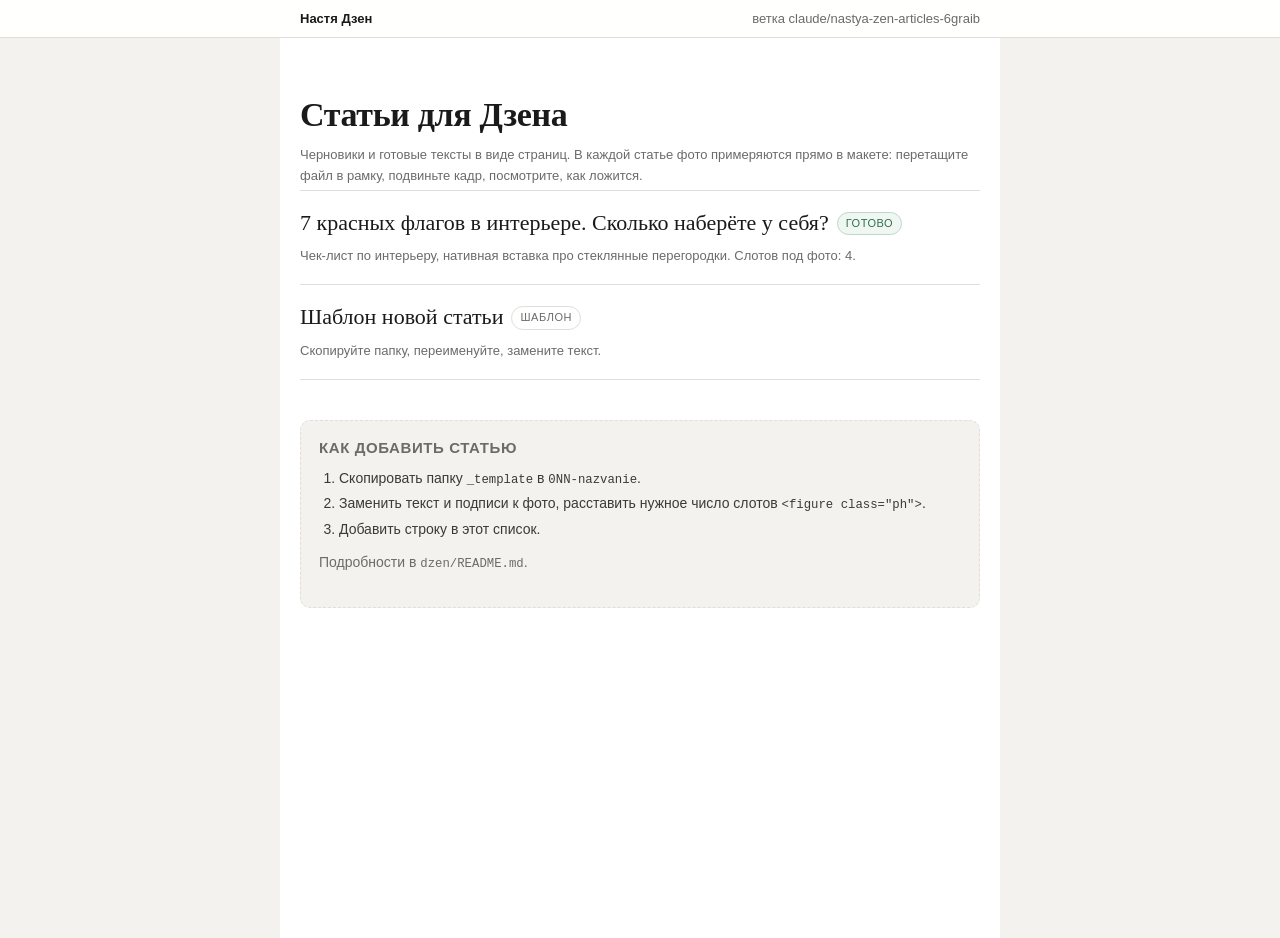
==== dzen/index.html @ 92abf9aa "Дзен: рабочее место под статьи в HTML с примеркой фото Папка dzen/ с витриной статей, шаблоном и пер" ====
<!doctype html>
<html lang="ru">
<head>
<meta charset="utf-8">
<meta name="viewport" content="width=device-width, initial-scale=1">
<title>Настя Дзен — статьи</title>
<link rel="stylesheet" href="assets/zen.css">
</head>
<body>

<div class="topbar">
  <div class="inner">
    <span class="stat"><b>Настя Дзен</b></span>
    <span class="spacer"></span>
    <span class="stat">ветка claude/nastya-zen-articles-6graib</span>
  </div>
</div>

<div class="page">
  <h1>Статьи для Дзена</h1>
  <p class="meta">Черновики и готовые тексты в виде страниц. В каждой статье фото примеряются прямо в макете: перетащите файл в рамку, подвиньте кадр, посмотрите, как ложится.</p>

  <ul class="cards">
    <li>
      <a href="001-krasnye-flagi/index.html">7 красных флагов в интерьере. Сколько наберёте у себя?</a><span class="badge ready">готово</span>
      <div class="sub">Чек-лист по интерьеру, нативная вставка про стеклянные перегородки. Слотов под фото: 4.</div>
    </li>
    <li>
      <a href="_template/index.html">Шаблон новой статьи</a><span class="badge">шаблон</span>
      <div class="sub">Скопируйте папку, переименуйте, замените текст.</div>
    </li>
  </ul>

  <div class="service">
    <h3>Как добавить статью</h3>
    <ol>
      <li>Скопировать папку <code>_template</code> в <code>0NN-nazvanie</code>.</li>
      <li>Заменить текст и подписи к фото, расставить нужное число слотов <code>&lt;figure class="ph"&gt;</code>.</li>
      <li>Добавить строку в этот список.</li>
    </ol>
    <p class="hint">Подробности в <code>dzen/README.md</code>.</p>
  </div>
</div>
</body>
</html>
---- dzen/assets/zen.css ----
/* Вёрстка под ленту Дзена: узкая колонка, крупный текст, воздух между абзацами */

:root {
  --bg: #ffffff;
  --bg-soft: #f4f2ee;
  --text: #1a1a1a;
  --muted: #6b6b6b;
  --line: #e2ded7;
  --accent: #2f6f4f;
  --warn: #b4441f;
  --col: 720px;
  color-scheme: light;
}

* { box-sizing: border-box; }

body {
  margin: 0;
  background: var(--bg-soft);
  color: var(--text);
  font-family: Georgia, "Times New Roman", serif;
  font-size: 19px;
  line-height: 1.62;
  -webkit-text-size-adjust: 100%;
}

.page {
  max-width: var(--col);
  margin: 0 auto;
  padding: 32px 20px 96px;
  background: var(--bg);
  min-height: 100vh;
}

.topbar {
  position: sticky;
  top: 0;
  z-index: 20;
  background: rgba(255, 255, 255, .94);
  backdrop-filter: blur(6px);
  border-bottom: 1px solid var(--line);
  font-family: -apple-system, BlinkMacSystemFont, "Segoe UI", Roboto, Arial, sans-serif;
  font-size: 13px;
}
.topbar .inner {
  max-width: var(--col);
  margin: 0 auto;
  padding: 8px 20px;
  display: flex;
  flex-wrap: wrap;
  gap: 8px 14px;
  align-items: center;
}
.topbar a { color: var(--muted); text-decoration: none; }
.topbar a:hover { color: var(--text); }
.topbar .spacer { flex: 1 1 auto; }
.topbar .stat { color: var(--muted); }
.topbar .stat b { color: var(--text); font-weight: 600; }

h1 {
  font-size: 34px;
  line-height: 1.22;
  margin: 24px 0 8px;
  letter-spacing: -.01em;
}
h2 {
  font-size: 24px;
  line-height: 1.3;
  margin: 38px 0 10px;
}
p { margin: 0 0 18px; }
.lead { font-size: 21px; font-weight: 600; }
.article a { color: var(--accent); }

.meta {
  font-family: -apple-system, BlinkMacSystemFont, "Segoe UI", Roboto, Arial, sans-serif;
  font-size: 13px;
  color: var(--muted);
  margin: 0 0 4px;
}

/* Служебный блок: не идёт в публикацию */
.service {
  font-family: -apple-system, BlinkMacSystemFont, "Segoe UI", Roboto, Arial, sans-serif;
  font-size: 14px;
  line-height: 1.5;
  background: var(--bg-soft);
  border: 1px dashed var(--line);
  border-radius: 10px;
  padding: 16px 18px;
  margin: 40px 0 0;
  color: #3a3a3a;
}
.service h3 { margin: 0 0 8px; font-size: 15px; text-transform: uppercase; letter-spacing: .04em; color: var(--muted); }
.service ol, .service ul { margin: 0 0 12px; padding-left: 20px; }
.service li { margin-bottom: 4px; }
.service .hint { color: var(--muted); }

/* ---- Слот под фото ---- */

figure.ph {
  margin: 26px 0;
  position: relative;
}
figure.ph .frame {
  position: relative;
  width: 100%;
  overflow: hidden;
  border-radius: 12px;
  background: var(--bg-soft);
  border: 1px dashed var(--line);
  cursor: pointer;
  user-select: none;
}
figure.ph.filled .frame { border-style: solid; cursor: grab; }
figure.ph.filled .frame.dragging { cursor: grabbing; }
figure.ph .frame.over { border-color: var(--accent); background: #eef5f0; }

figure.ph .frame img {
  position: absolute;
  inset: 0;
  width: 100%;
  height: 100%;
  object-fit: cover;
  object-position: 50% 50%;
  display: none;
}
figure.ph.filled .frame img { display: block; }

figure.ph .drop {
  position: absolute;
  inset: 0;
  display: flex;
  flex-direction: column;
  align-items: center;
  justify-content: center;
  gap: 6px;
  text-align: center;
  padding: 16px;
  font-family: -apple-system, BlinkMacSystemFont, "Segoe UI", Roboto, Arial, sans-serif;
  color: var(--muted);
  font-size: 14px;
}
figure.ph.filled .drop { display: none; }
figure.ph .drop .big { font-size: 15px; color: #444; }
figure.ph .drop .req { font-size: 12px; }

figure.ph .tools {
  display: none;
  gap: 8px;
  align-items: center;
  flex-wrap: wrap;
  margin-top: 8px;
  font-family: -apple-system, BlinkMacSystemFont, "Segoe UI", Roboto, Arial, sans-serif;
  font-size: 13px;
  color: var(--muted);
}
figure.ph.filled .tools { display: flex; }
figure.ph .tools button {
  font: inherit;
  border: 1px solid var(--line);
  background: #fff;
  border-radius: 999px;
  padding: 4px 12px;
  cursor: pointer;
  color: #333;
}
figure.ph .tools button:hover { border-color: #bdb8ae; }
figure.ph .tools input[type=range] { width: 120px; }
figure.ph .tools .info b { color: var(--text); font-weight: 600; }
figure.ph .tools .bad { color: var(--warn); }

figcaption {
  font-family: -apple-system, BlinkMacSystemFont, "Segoe UI", Roboto, Arial, sans-serif;
  font-size: 14px;
  color: var(--muted);
  margin-top: 8px;
}

/* ---- Витрина статей ---- */

.cards { list-style: none; margin: 0; padding: 0; }
.cards li {
  border-top: 1px solid var(--line);
  padding: 18px 0;
}
.cards li:last-child { border-bottom: 1px solid var(--line); }
.cards a { color: var(--text); text-decoration: none; font-size: 22px; line-height: 1.3; }
.cards a:hover { color: var(--accent); }
.cards .sub {
  font-family: -apple-system, BlinkMacSystemFont, "Segoe UI", Roboto, Arial, sans-serif;
  font-size: 13px;
  color: var(--muted);
  margin-top: 6px;
}
.badge {
  display: inline-block;
  font-family: -apple-system, BlinkMacSystemFont, "Segoe UI", Roboto, Arial, sans-serif;
  font-size: 11px;
  text-transform: uppercase;
  letter-spacing: .05em;
  padding: 2px 8px;
  border-radius: 999px;
  border: 1px solid var(--line);
  color: var(--muted);
  vertical-align: 3px;
  margin-left: 8px;
}
.badge.ready { color: var(--accent); border-color: #bcd9c8; background: #f0f7f3; }

@media (max-width: 600px) {
  body { font-size: 18px; }
  h1 { font-size: 27px; }
  h2 { font-size: 21px; }
  .page { padding: 20px 16px 72px; }
}

@media print {
  .topbar, .service, figure.ph .tools, figure.ph .drop { display: none !important; }
  body { background: #fff; }
}

/* длинные пути и имена файлов не должны распирать колонку */
code, .service code {
  font-family: ui-monospace, SFMono-Regular, Menlo, Consolas, monospace;
  font-size: .88em;
  overflow-wrap: anywhere;
  word-break: break-word;
}
figure.ph .frame img { -webkit-user-drag: none; user-select: none; }
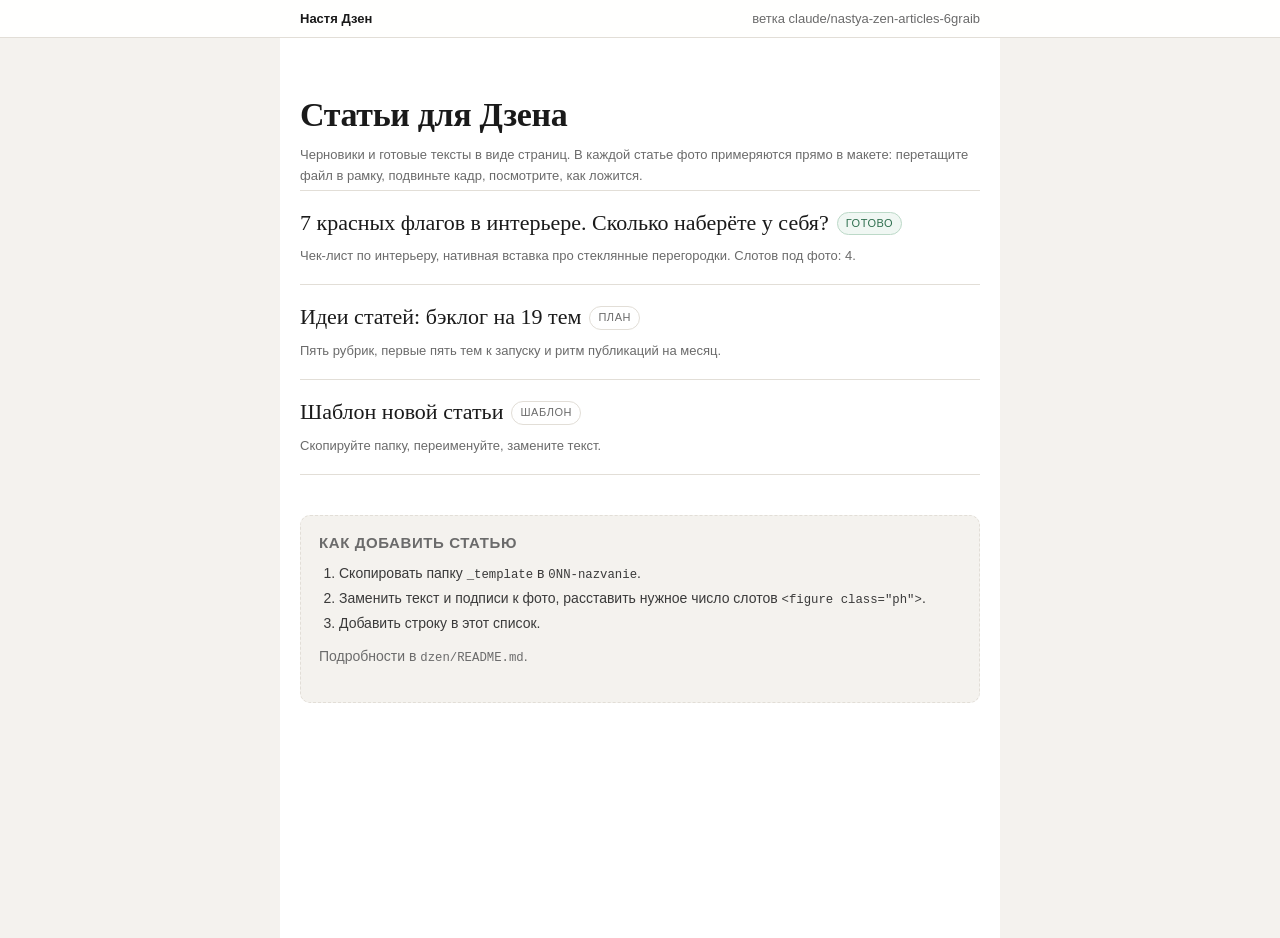
==== commit 7aafdd7a: "Дзен: бэклог из 19 идей статей с рубрикатором и планом на месяц Пять рубрик: производственная кухня," ====
--- a/dzen/index.html
+++ b/dzen/index.html
@@ -26,6 +26,10 @@
       <div class="sub">Чек-лист по интерьеру, нативная вставка про стеклянные перегородки. Слотов под фото: 4.</div>
     </li>
     <li>
+      <a href="ideas.html">Идеи статей: бэклог на 19 тем</a><span class="badge">план</span>
+      <div class="sub">Пять рубрик, первые пять тем к запуску и ритм публикаций на месяц.</div>
+    </li>
+    <li>
       <a href="_template/index.html">Шаблон новой статьи</a><span class="badge">шаблон</span>
       <div class="sub">Скопируйте папку, переименуйте, замените текст.</div>
     </li>
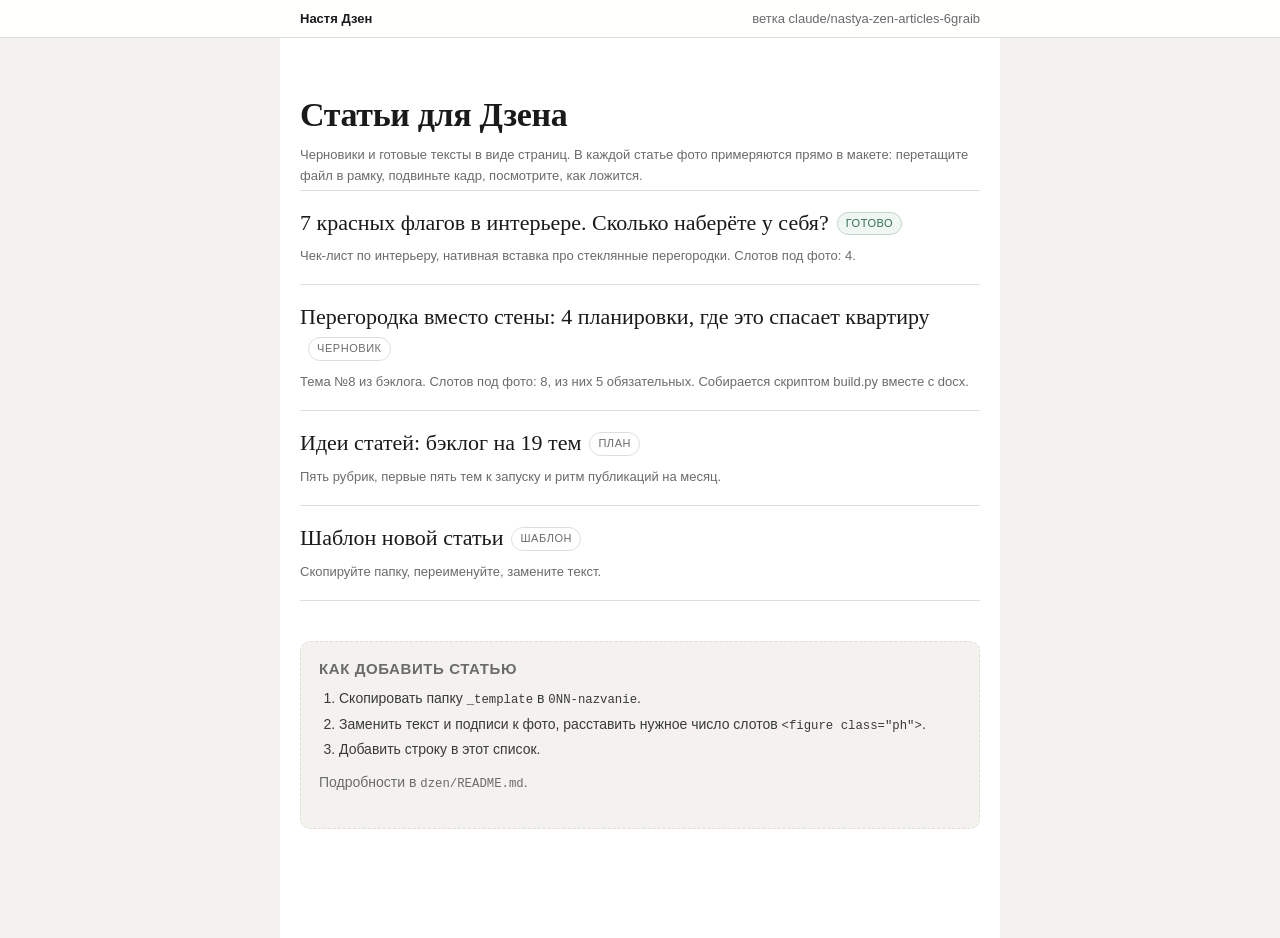
==== commit 62485f5c: "Дзен: статья «Перегородка вместо стены: 4 планировки» Тема №8 из бэклога, написана целиком. Один ист" ====
--- a/dzen/index.html
+++ b/dzen/index.html
@@ -26,6 +26,10 @@
       <div class="sub">Чек-лист по интерьеру, нативная вставка про стеклянные перегородки. Слотов под фото: 4.</div>
     </li>
     <li>
+      <a href="002-peregorodka-vmesto-steny/index.html">Перегородка вместо стены: 4 планировки, где это спасает квартиру</a><span class="badge">черновик</span>
+      <div class="sub">Тема №8 из бэклога. Слотов под фото: 8, из них 5 обязательных. Собирается скриптом build.py вместе с docx.</div>
+    </li>
+    <li>
       <a href="ideas.html">Идеи статей: бэклог на 19 тем</a><span class="badge">план</span>
       <div class="sub">Пять рубрик, первые пять тем к запуску и ритм публикаций на месяц.</div>
     </li>
--- a/dzen/assets/zen.css
+++ b/dzen/assets/zen.css
@@ -228,3 +228,20 @@
   word-break: break-word;
 }
 figure.ph .frame img { -webkit-user-drag: none; user-select: none; }
+
+/* таблицы внутри статьи */
+.tablewrap { overflow-x: auto; margin: 24px 0; }
+table.plan {
+  border-collapse: collapse;
+  width: 100%;
+  min-width: 480px;
+  font-family: -apple-system, BlinkMacSystemFont, "Segoe UI", Roboto, Arial, sans-serif;
+  font-size: 15px;
+}
+table.plan th, table.plan td {
+  text-align: left;
+  padding: 9px 12px 9px 0;
+  border-bottom: 1px solid var(--line);
+  vertical-align: top;
+}
+table.plan th { color: var(--muted); font-weight: 600; font-size: 13px; }
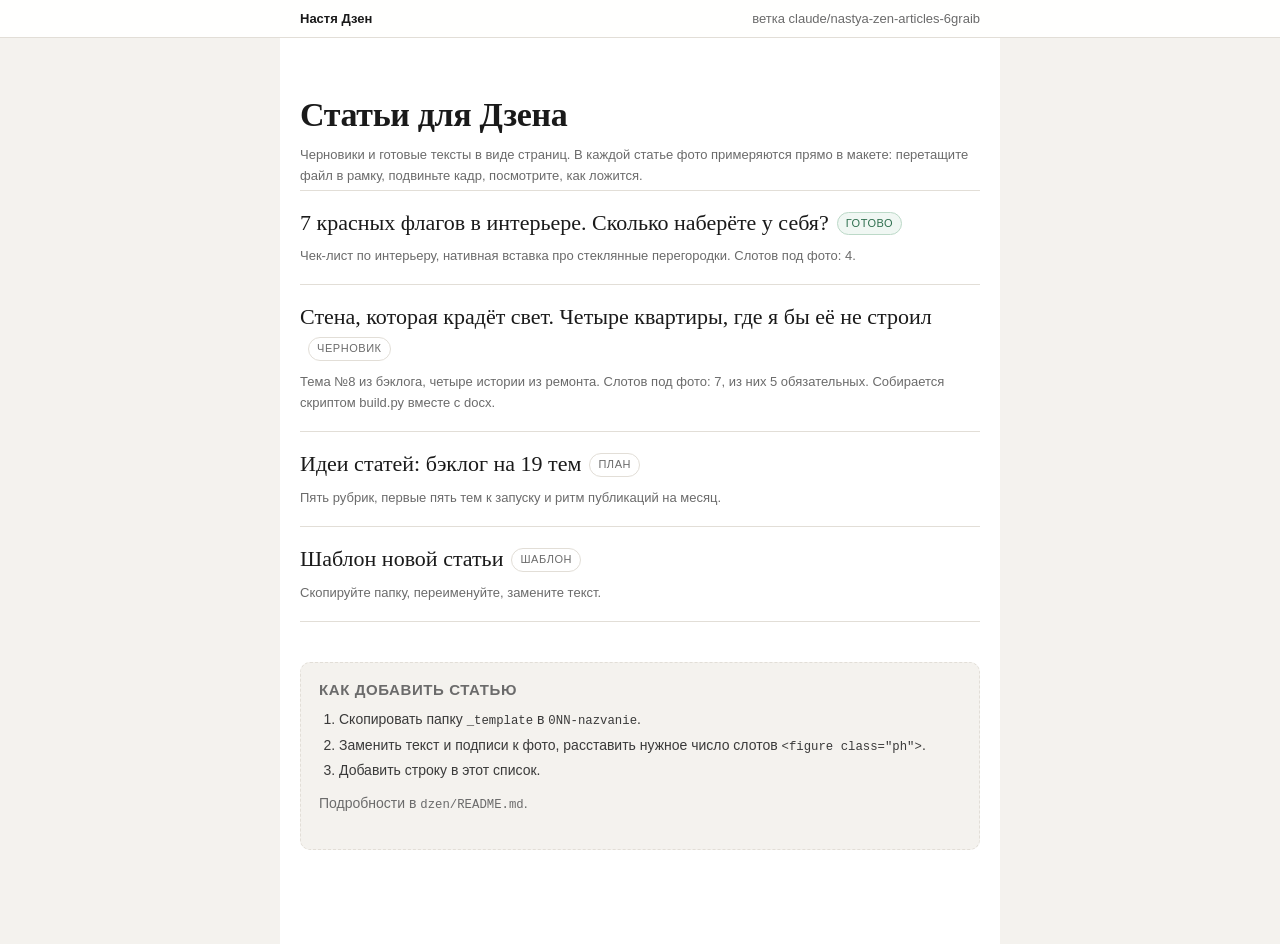
==== commit a5958e60: "Дзен: переписал статью про перегородки в формате историй Вместо разбора с таблицей и рубриками «что " ====
--- a/dzen/index.html
+++ b/dzen/index.html
@@ -26,8 +26,8 @@
       <div class="sub">Чек-лист по интерьеру, нативная вставка про стеклянные перегородки. Слотов под фото: 4.</div>
     </li>
     <li>
-      <a href="002-peregorodka-vmesto-steny/index.html">Перегородка вместо стены: 4 планировки, где это спасает квартиру</a><span class="badge">черновик</span>
-      <div class="sub">Тема №8 из бэклога. Слотов под фото: 8, из них 5 обязательных. Собирается скриптом build.py вместе с docx.</div>
+      <a href="002-peregorodka-vmesto-steny/index.html">Стена, которая крадёт свет. Четыре квартиры, где я бы её не строил</a><span class="badge">черновик</span>
+      <div class="sub">Тема №8 из бэклога, четыре истории из ремонта. Слотов под фото: 7, из них 5 обязательных. Собирается скриптом build.py вместе с docx.</div>
     </li>
     <li>
       <a href="ideas.html">Идеи статей: бэклог на 19 тем</a><span class="badge">план</span>
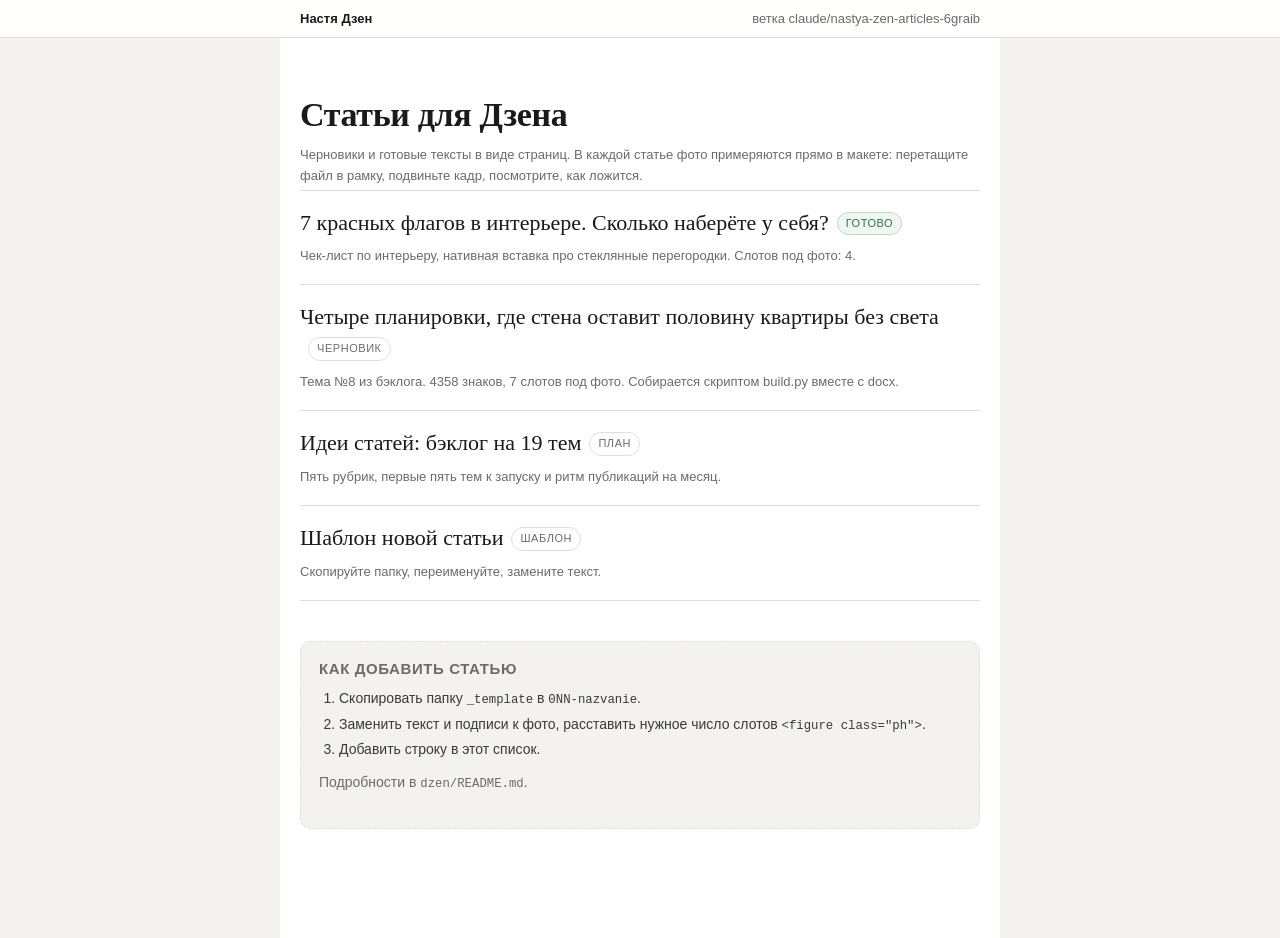
==== commit 0fcefdab: "Дзен: сдержанная редакция статьи, в docx только текст Тон ровнее, структура одинаковая во всех четыр" ====
--- a/dzen/index.html
+++ b/dzen/index.html
@@ -26,8 +26,8 @@
       <div class="sub">Чек-лист по интерьеру, нативная вставка про стеклянные перегородки. Слотов под фото: 4.</div>
     </li>
     <li>
-      <a href="002-peregorodka-vmesto-steny/index.html">Стена, которая крадёт свет. Четыре квартиры, где я бы её не строил</a><span class="badge">черновик</span>
-      <div class="sub">Тема №8 из бэклога, четыре истории из ремонта. Слотов под фото: 7, из них 5 обязательных. Собирается скриптом build.py вместе с docx.</div>
+      <a href="002-peregorodka-vmesto-steny/index.html">Четыре планировки, где стена оставит половину квартиры без света</a><span class="badge">черновик</span>
+      <div class="sub">Тема №8 из бэклога. 4358 знаков, 7 слотов под фото. Собирается скриптом build.py вместе с docx.</div>
     </li>
     <li>
       <a href="ideas.html">Идеи статей: бэклог на 19 тем</a><span class="badge">план</span>
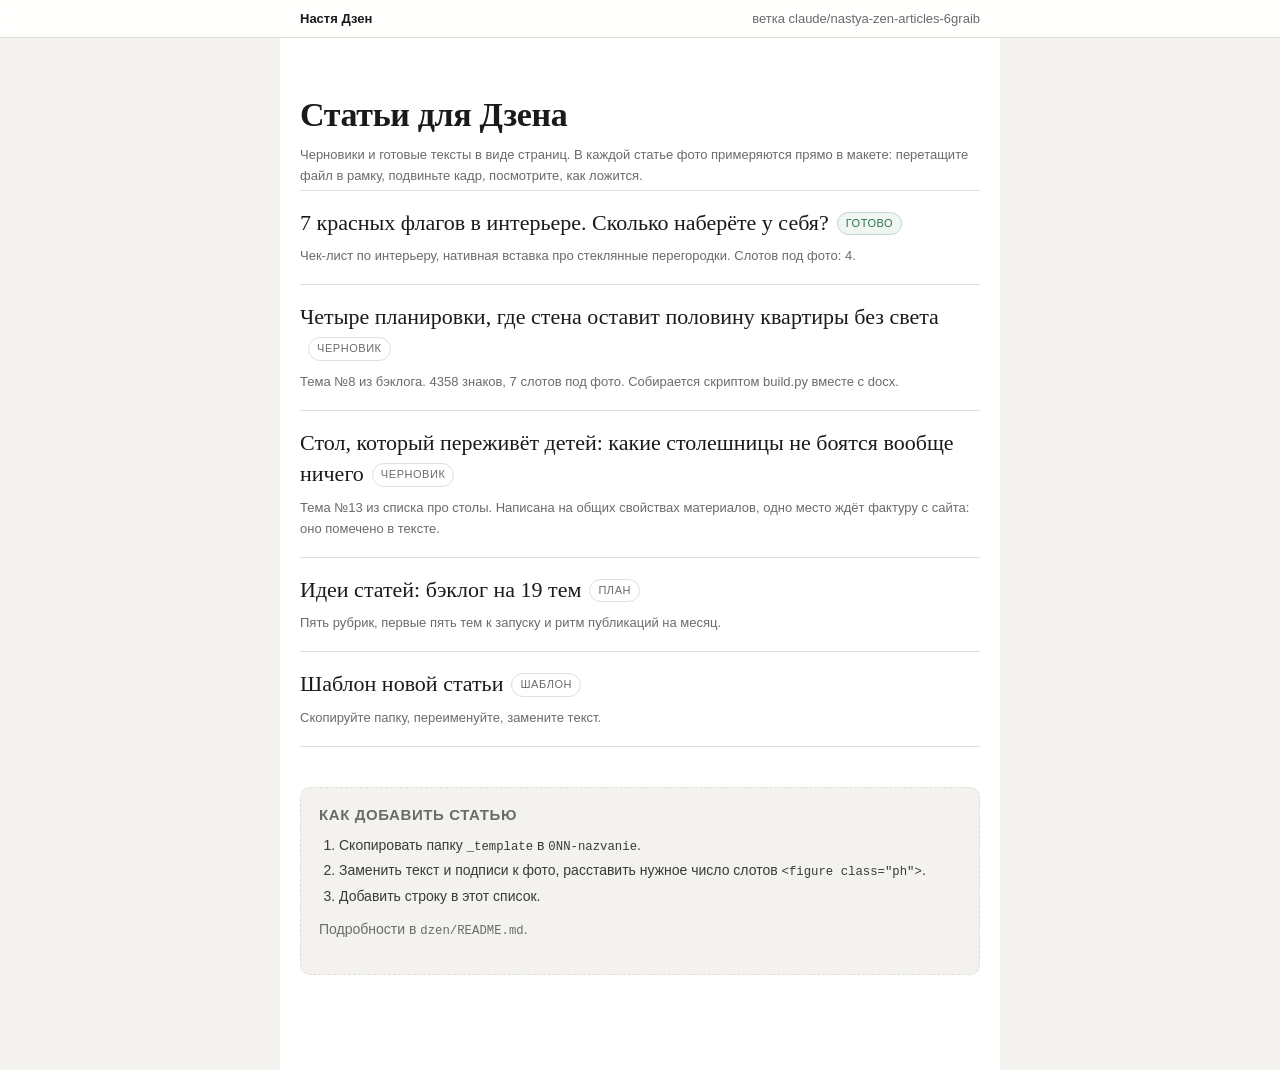
==== commit d0047185: "Дзен: статья про столешницы в семье с детьми Тема №13 из списка про столы. Пять материалов: ЛДСП, ма" ====
--- a/dzen/index.html
+++ b/dzen/index.html
@@ -30,6 +30,10 @@
       <div class="sub">Тема №8 из бэклога. 4358 знаков, 7 слотов под фото. Собирается скриптом build.py вместе с docx.</div>
     </li>
     <li>
+      <a href="003-stoleshnica-i-deti/index.html">Стол, который переживёт детей: какие столешницы не боятся вообще ничего</a><span class="badge">черновик</span>
+      <div class="sub">Тема №13 из списка про столы. Написана на общих свойствах материалов, одно место ждёт фактуру с сайта: оно помечено в тексте.</div>
+    </li>
+    <li>
       <a href="ideas.html">Идеи статей: бэклог на 19 тем</a><span class="badge">план</span>
       <div class="sub">Пять рубрик, первые пять тем к запуску и ритм публикаций на месяц.</div>
     </li>
--- a/dzen/assets/zen.css
+++ b/dzen/assets/zen.css
@@ -245,3 +245,14 @@
   vertical-align: top;
 }
 table.plan th { color: var(--muted); font-weight: 600; font-size: 13px; }
+
+/* незакрытый вопрос в черновике */
+.article p.todo {
+  font-family: -apple-system, BlinkMacSystemFont, "Segoe UI", Roboto, Arial, sans-serif;
+  font-size: 15px;
+  color: var(--warn);
+  background: #fdf3ef;
+  border-left: 3px solid var(--warn);
+  padding: 10px 14px;
+  border-radius: 0 8px 8px 0;
+}
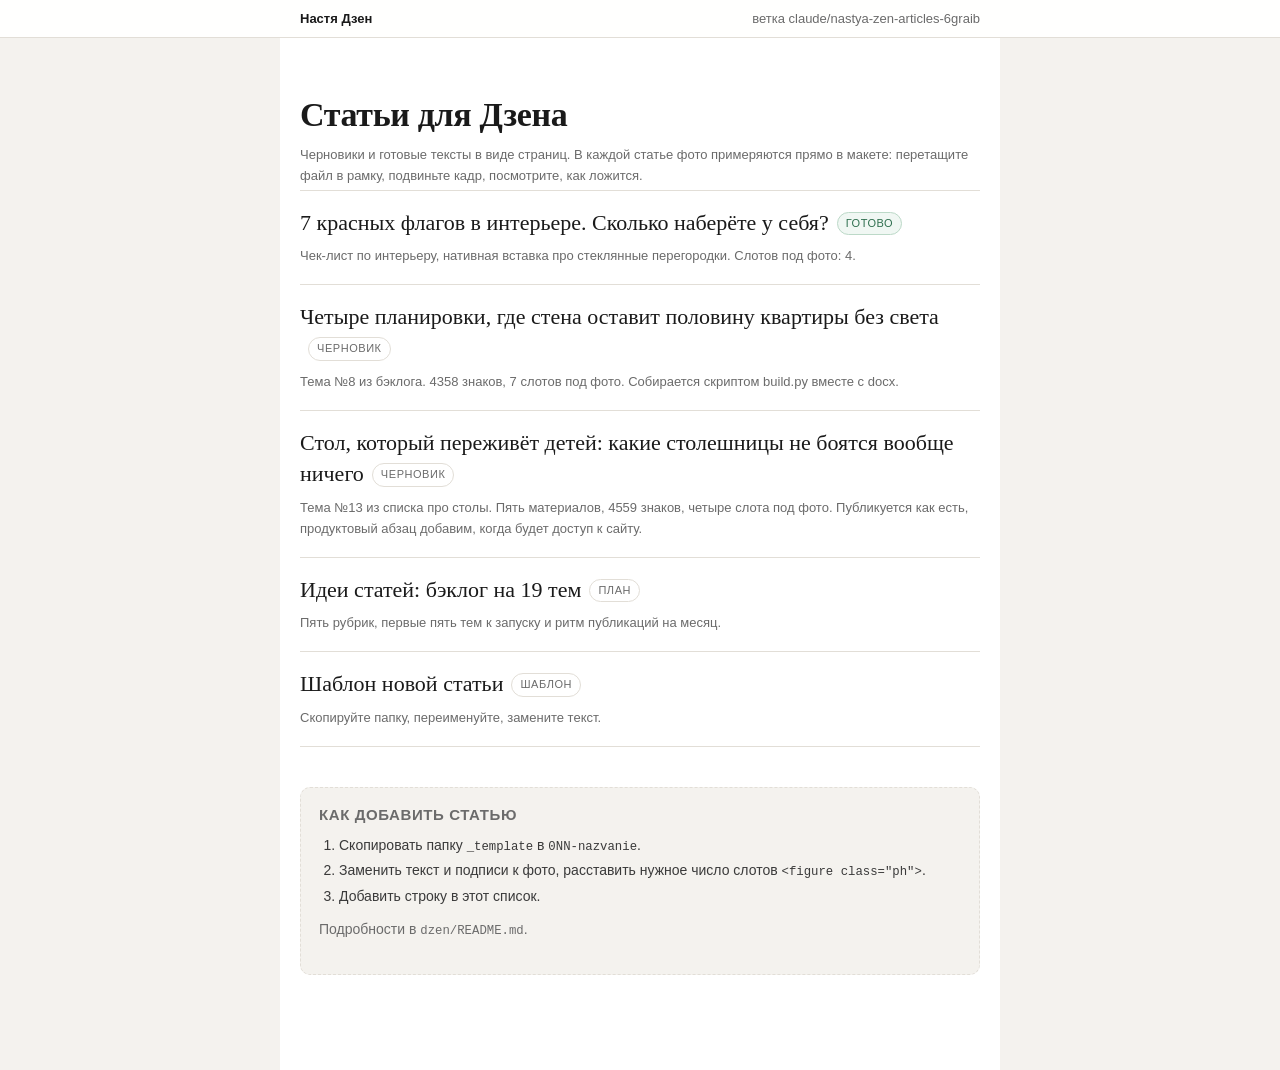
==== commit 9aff5240: "Дзен: статья про столешницы доведена до публикуемой Сайт genglass.ru недоступен: шлюз отдаёт 403 на " ====
--- a/dzen/index.html
+++ b/dzen/index.html
@@ -31,7 +31,7 @@
     </li>
     <li>
       <a href="003-stoleshnica-i-deti/index.html">Стол, который переживёт детей: какие столешницы не боятся вообще ничего</a><span class="badge">черновик</span>
-      <div class="sub">Тема №13 из списка про столы. Написана на общих свойствах материалов, одно место ждёт фактуру с сайта: оно помечено в тексте.</div>
+      <div class="sub">Тема №13 из списка про столы. Пять материалов, 4559 знаков, четыре слота под фото. Публикуется как есть, продуктовый абзац добавим, когда будет доступ к сайту.</div>
     </li>
     <li>
       <a href="ideas.html">Идеи статей: бэклог на 19 тем</a><span class="badge">план</span>
